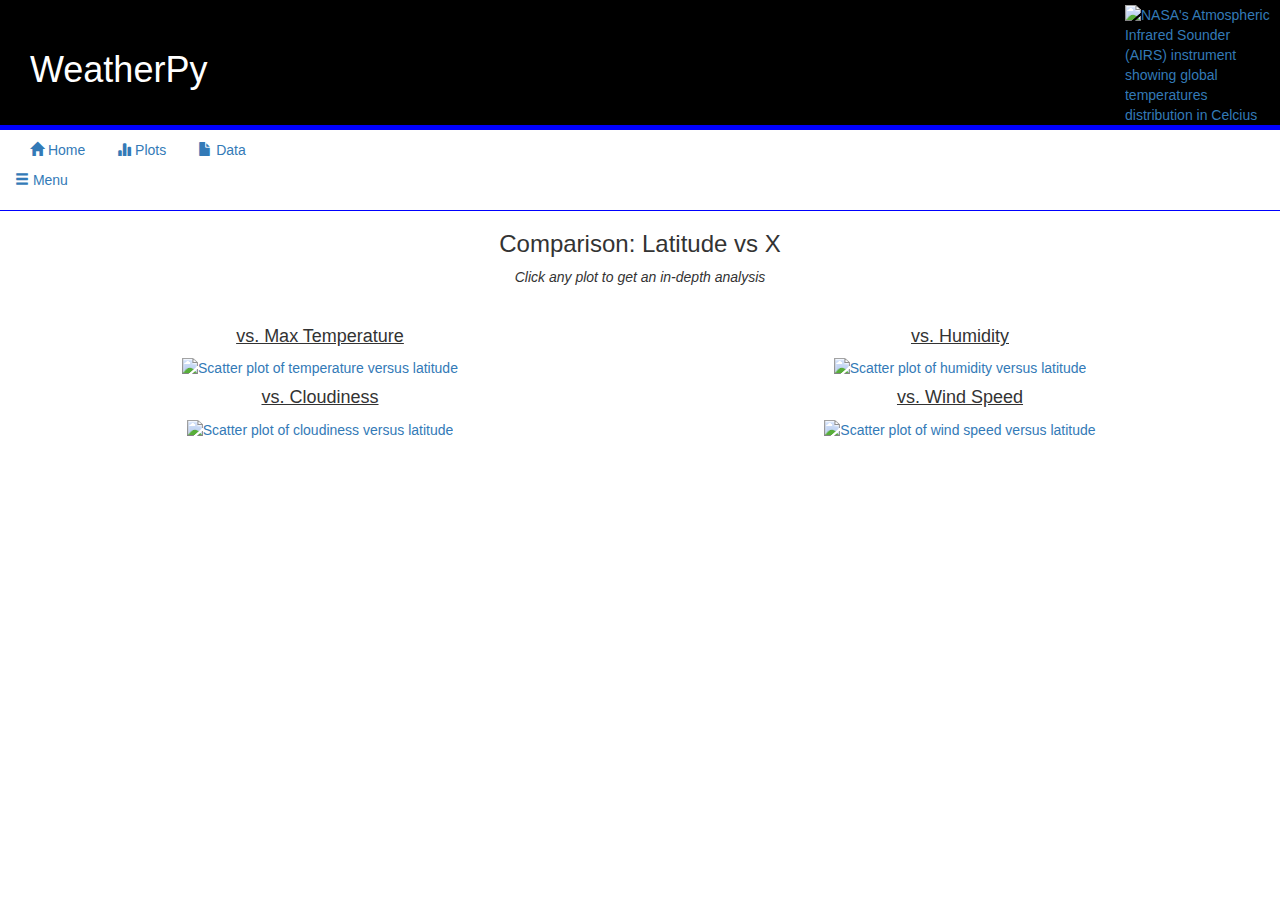
==== comparisons.html @ 0379a511 "Comparison Page" ====
<!doctype html>
<html lang="en">
  <head>
    <!-- Required meta tags -->
    <meta charset="utf-8">
    <meta name="viewport" content="width=device-width, initial-scale=1, shrink-to-fit=no">

    <!-- Bootstrap CSS -->
    <link rel="stylesheet" href="https://stackpath.bootstrapcdn.com/bootstrap/4.5.0/css/bootstrap.min.css" integrity="sha384-9aIt2nRpC12Uk9gS9baDl411NQApFmC26EwAOH8WgZl5MYYxFfc+NcPb1dKGj7Sk" crossorigin="anonymous">

    <!-- Bootstrap 3 Icons -->
    <link rel="stylesheet" href="https://maxcdn.bootstrapcdn.com/bootstrap/3.3.7/css/bootstrap.min.css">

    <!-- CSS stylesheet -->
    <link rel="stylesheet" href="style.css">

    <title>Comparison of all the parameters studied</title>
  </head>

  <body>
    <!-- Header -->
    <div class="row blue_btm_border">
        <div class="col-sm-6 col-lg-8 bg_black">
            <h1>WeatherPy</h1>
        </div>
        <div class="col-sm-6 col-lg-4 bg_black d-none d-sm-block">
            <a href="https://climate.nasa.gov/news/2839/nasas-airs-captures-polar-vortex-moving-in-over-us/" target="_blank">
                <img src="Assets/polar-vortex.gif" alt="NASA's Atmospheric Infrared Sounder (AIRS) instrument showing global temperatures distribution in Celcius" class="pic_header">
            </a>
        </div>
    </div>

    <div class="container-fluid">
        <!-- Navigation bar -->
        <nav class="d-none d-md-block">
            <ul class="nav nav-pills nav-justify pt-3">
                <li class="nav-item"><a class="nav-link figHover" href="index.html">
                    <i class="glyphicon glyphicon-home"></i> Home</a></li>
                <li class="nav-item dropdown">
                    <a class="nav-link dropdown-toggle figHover" data-toggle="dropdown" href="#" role="button" aria-haspopup="true" aria-expanded="false">
                        <i class="glyphicon glyphicon-stats"></i> Plots</a>
                    <div class="dropdown-menu">
                        <a class="dropdown-item figHover" href="visualizations_temperature.html">
                            <i class="glyphicon glyphicon-certificate"></i> Temperature</a>
                        <a class="dropdown-item figHover" href="visualizations_humidity.html">
                            <i class="glyphicon glyphicon-tint"></i> Humidity</a>
                        <a class="dropdown-item figHover" href="visualizations_cloudiness.html">
                            <i class="glyphicon glyphicon-cloud"></i> Cloudiness</a>
                        <a class="dropdown-item figHover" href="visualizations_windspeed.html">
                            <i class="glyphicon glyphicon-random"></i> Wind Speed</a>
                    </div>
                </li>
                <li class="nav-item figHover"><a class="nav-link" href="data.html">
                    <i class="glyphicon glyphicon-file"></i> Data</a></li>
            </ul> 
        </nav>

        <nav class="d-block d-md-none">
            <div class="nav nav-pills nav-justify pt-3">
                <div class="nav-item dropdown">
                    <a class="nav-link dropdown-toggle figHover" data-toggle="dropdown" href="#" role="button" aria-haspopup="true" aria-expanded="false">
                        <i class="glyphicon glyphicon-menu-hamburger"></i> Menu</a>
                    <div class="dropdown-menu dropright">
                        <a class="dropdown-item figHover" href="index.html">
                            <i class="glyphicon glyphicon-home"></i> Home</a>
                        <a class="dropdown-toggle dropdown-item figHover" data-toggle="dropdown" href="#" role="button" aria-haspopup="true" aria-expanded="false">
                            <i class="glyphicon glyphicon-stats"></i> Plots</a>
                            <div class="dropdown-menu">
                                <a class="dropdown-item figHover" href="visualizations_temperature.html">
                                    <i class="glyphicon glyphicon-certificate"></i> Temperature</a>
                                <a class="dropdown-item figHover" href="visualizations_humidity.html">
                                    <i class="glyphicon glyphicon-tint"></i> Humidity</a>
                                <a class="dropdown-item figHover" href="visualizations_cloudiness.html">
                                    <i class="glyphicon glyphicon-cloud"></i> Cloudiness</a>
                                <a class="dropdown-item figHover" href="visualizations_windspeed.html">
                                    <i class="glyphicon glyphicon-random"></i> Wind Speed</a>
                            </div>
                        <a class="dropdown-item figHover" href="data.html">
                            <i class="glyphicon glyphicon-file"></i> Data</a>
                    </div>
                </div> 
            </div>              
        </nav>
    </div>
    <hr>
    <h3 class='center_text pt-3'>Comparison: Latitude vs X</h3>
    <main class="container-fluid">
        <div class='col-12 pt-3'>
            <p class='center_text'><em>Click any plot to get an in-depth analysis</em></p>
        </div>
        <br>
        <div class="row pt-3">
            <div class="col-md-6 center_text">
                <h4>vs. Max Temperature</h4>
                <figure class="center_text">
                    <a href="visualizations_temperature.html">
                        <img src="Assets/Temperature_vs_Latitude.png" alt="Scatter plot of temperature versus latitude" class="large_image figHover">
                    </a>
                </figure>
            </div>
            <div class="col-md-6 center_text">
                <h4>vs. Humidity</h4>
                <figure class="center_text">
                    <a href="visualizations_humidity.html">
                    <img src="Assets/Humidity_vs_Latitude.png" alt="Scatter plot of humidity versus latitude" class="large_image figHover">
                    </a>
                </figure>
            </div>
        </div>
        <div class="row pt-3">
            <div class="col-md-6 center_text">
                <h4>vs. Cloudiness</h4>
                <figure class="center_text">
                    <a href="visualizations_cloudiness.html">
                    <img src="Assets/Cloudiness_vs_Latitude.png" alt="Scatter plot of cloudiness versus latitude" class="large_image figHover">
                    </a>
                </figure>
            </div>
            <div class="col-md-6 center_text">
                <h4>vs. Wind Speed</h4>
                <figure class="center_text">
                    <a href="visualizations_windspeed.html">
                    <img src="Assets/WindSpeed_vs_Latitude.png" alt="Scatter plot of wind speed versus latitude" class="large_image figHover">
                    </a>
                </figure>
            </div>
        </div>
    </main>
 
   
    <!-- Optional JavaScript -->
    <!-- jQuery first, then Popper.js, then Bootstrap JS -->
    <script src="https://code.jquery.com/jquery-3.5.1.slim.min.js" integrity="sha384-DfXdz2htPH0lsSSs5nCTpuj/zy4C+OGpamoFVy38MVBnE+IbbVYUew+OrCXaRkfj" crossorigin="anonymous"></script>
    <script src="https://cdn.jsdelivr.net/npm/popper.js@1.16.0/dist/umd/popper.min.js" integrity="sha384-Q6E9RHvbIyZFJoft+2mJbHaEWldlvI9IOYy5n3zV9zzTtmI3UksdQRVvoxMfooAo" crossorigin="anonymous"></script>
    <script src="https://stackpath.bootstrapcdn.com/bootstrap/4.5.0/js/bootstrap.min.js" integrity="sha384-OgVRvuATP1z7JjHLkuOU7Xw704+h835Lr+6QL9UvYjZE3Ipu6Tp75j7Bh/kR0JKI" crossorigin="anonymous"></script>
  </body>
</html>
---- style.css ----
h1 {
    padding: 25px;
    color: white;
}

h4, h5 {
    text-decoration: underline;
}

.small_image {
    height: 100%;
    width: 100%;
}

.large_image {
    height: 100%;
    width: 100%;
    align-self: center;
}

.pic_header {
    width: 150px;
    float: right;
}

.bg_black {
    background-color: black;
}

.blue_btm_border {
    border-style: solid;
    border-color: black black blue black;
    border-width: 5px;
}

.center_text {
    text-align: center;
}

.vert_center {
    margin: auto;
    width: 50%;
}

/* causes the sidebar to stick */
.sidebar-sticky {
    position: -webkit-sticky;
    position: sticky;
}

/* includes a scrollbar when the viewport is smaller than the length of the sidebar */
.sidebar-sticky {
    top: 0;
    height: calc(100vh - 48px);
    overflow-x: hidden;
    overflow-y: auto;
}

figcaption {
    font-size: 0.7rem;
}

hr{
    height: 1px;
    background-color: blue;
    border: none;
}

.tableFixHead {
    overflow-y: auto;
    height: 425px;
}

.tableFixHead, thead, th {
    position: sticky;
    top: 0;
}

th {
    background:whitesmoke;
}

table  {
    border-collapse: collapse;
    width: 100%;
}

td {
    text-align: center;
}

thead {
    text-align: center;
}

.selected {
    box-shadow: 5px 5px 10px gray;
}

.figHover:hover {
    box-shadow: 5px 5px 10px gray;
}

@media (max-width: 910px) {
    td {
        font-size: small;
    }
    
    thead {
        font-size: small;
    }

    .small_text {
        font-size: small;
    }
}

@media (max-width: 768px) {
    td {
        font-size: x-small;
    }
    
    thead {
        font-size: x-small;
    }
}

@media (max-width: 630px) {
    td {
        font-size: xx-small;
    }
    
    thead {
        font-size: xx-small;
    }
}
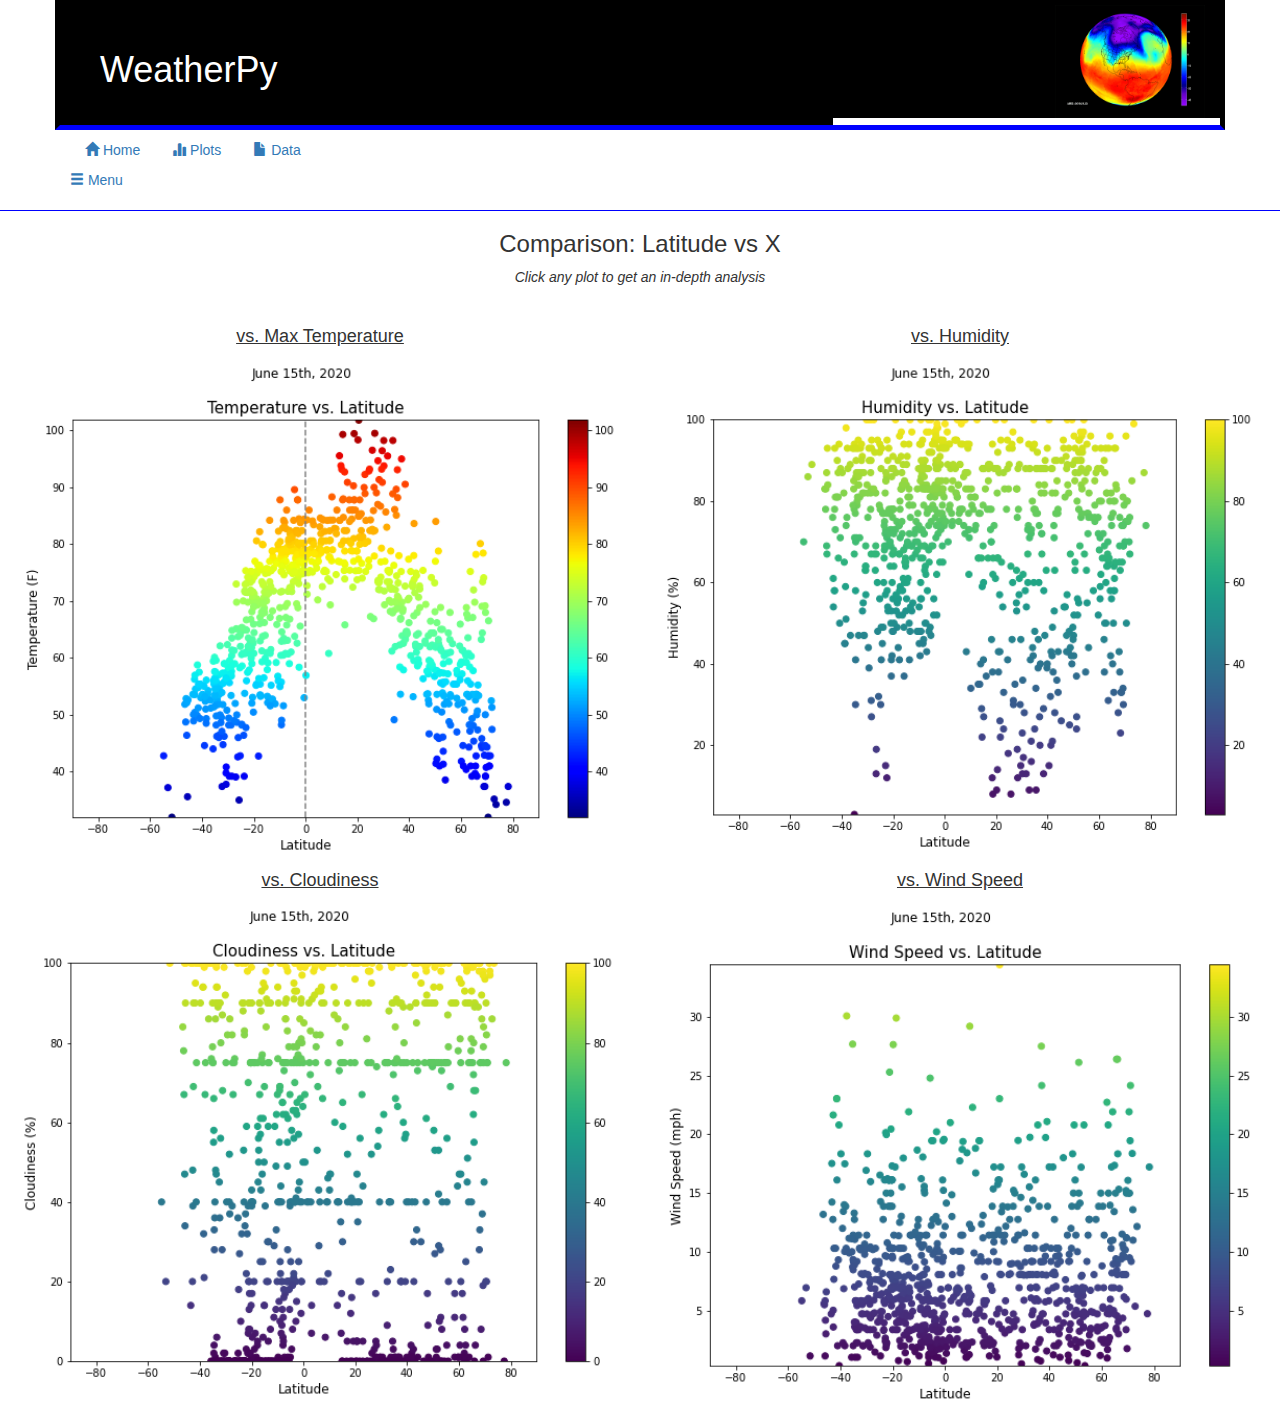
==== commit 9210960e: "Comparison Page" ====
--- a/comparisons.html
+++ b/comparisons.html
@@ -19,18 +19,21 @@
 
   <body>
     <!-- Header -->
-    <div class="row blue_btm_border">
-        <div class="col-sm-6 col-lg-8 bg_black">
-            <h1>WeatherPy</h1>
-        </div>
-        <div class="col-sm-6 col-lg-4 bg_black d-none d-sm-block">
-            <a href="https://climate.nasa.gov/news/2839/nasas-airs-captures-polar-vortex-moving-in-over-us/" target="_blank">
-                <img src="Assets/polar-vortex.gif" alt="NASA's Atmospheric Infrared Sounder (AIRS) instrument showing global temperatures distribution in Celcius" class="pic_header">
-            </a>
+    <div class='container'>
+        <div class="row blue_btm_border">
+            <div class="col-md-8 bg_black">
+                <h1>WeatherPy</h1>
+            </div>
+            <div class="col-md-4 bg_black d-none d-md-block">
+                <a href="https://climate.nasa.gov/news/2839/nasas-airs-captures-polar-vortex-moving-in-over-us/" target="_blank">
+                    <img src="Assets/polar-vortex.gif" alt="NASA's Atmospheric Infrared Sounder (AIRS) instrument showing global temperatures distribution in Celcius" class="pic_header">
+                </a>
+            </div>
         </div>
     </div>
 
-    <div class="container-fluid">
+
+    <div class="container">
         <!-- Navigation bar -->
         <nav class="d-none d-md-block">
             <ul class="nav nav-pills nav-justify pt-3">
@@ -89,8 +92,8 @@
             <p class='center_text'><em>Click any plot to get an in-depth analysis</em></p>
         </div>
         <br>
-        <div class="row pt-3">
-            <div class="col-md-6 center_text">
+        <div class="row">
+            <div class="col-md-6 center_text pt-3">
                 <h4>vs. Max Temperature</h4>
                 <figure class="center_text">
                     <a href="visualizations_temperature.html">
@@ -98,7 +101,7 @@
                     </a>
                 </figure>
             </div>
-            <div class="col-md-6 center_text">
+            <div class="col-md-6 center_text pt-3">
                 <h4>vs. Humidity</h4>
                 <figure class="center_text">
                     <a href="visualizations_humidity.html">
@@ -107,8 +110,8 @@
                 </figure>
             </div>
         </div>
-        <div class="row pt-3">
-            <div class="col-md-6 center_text">
+        <div class="row">
+            <div class="col-md-6 center_text pt-3">
                 <h4>vs. Cloudiness</h4>
                 <figure class="center_text">
                     <a href="visualizations_cloudiness.html">
@@ -116,7 +119,7 @@
                     </a>
                 </figure>
             </div>
-            <div class="col-md-6 center_text">
+            <div class="col-md-6 center_text pt-3">
                 <h4>vs. Wind Speed</h4>
                 <figure class="center_text">
                     <a href="visualizations_windspeed.html">
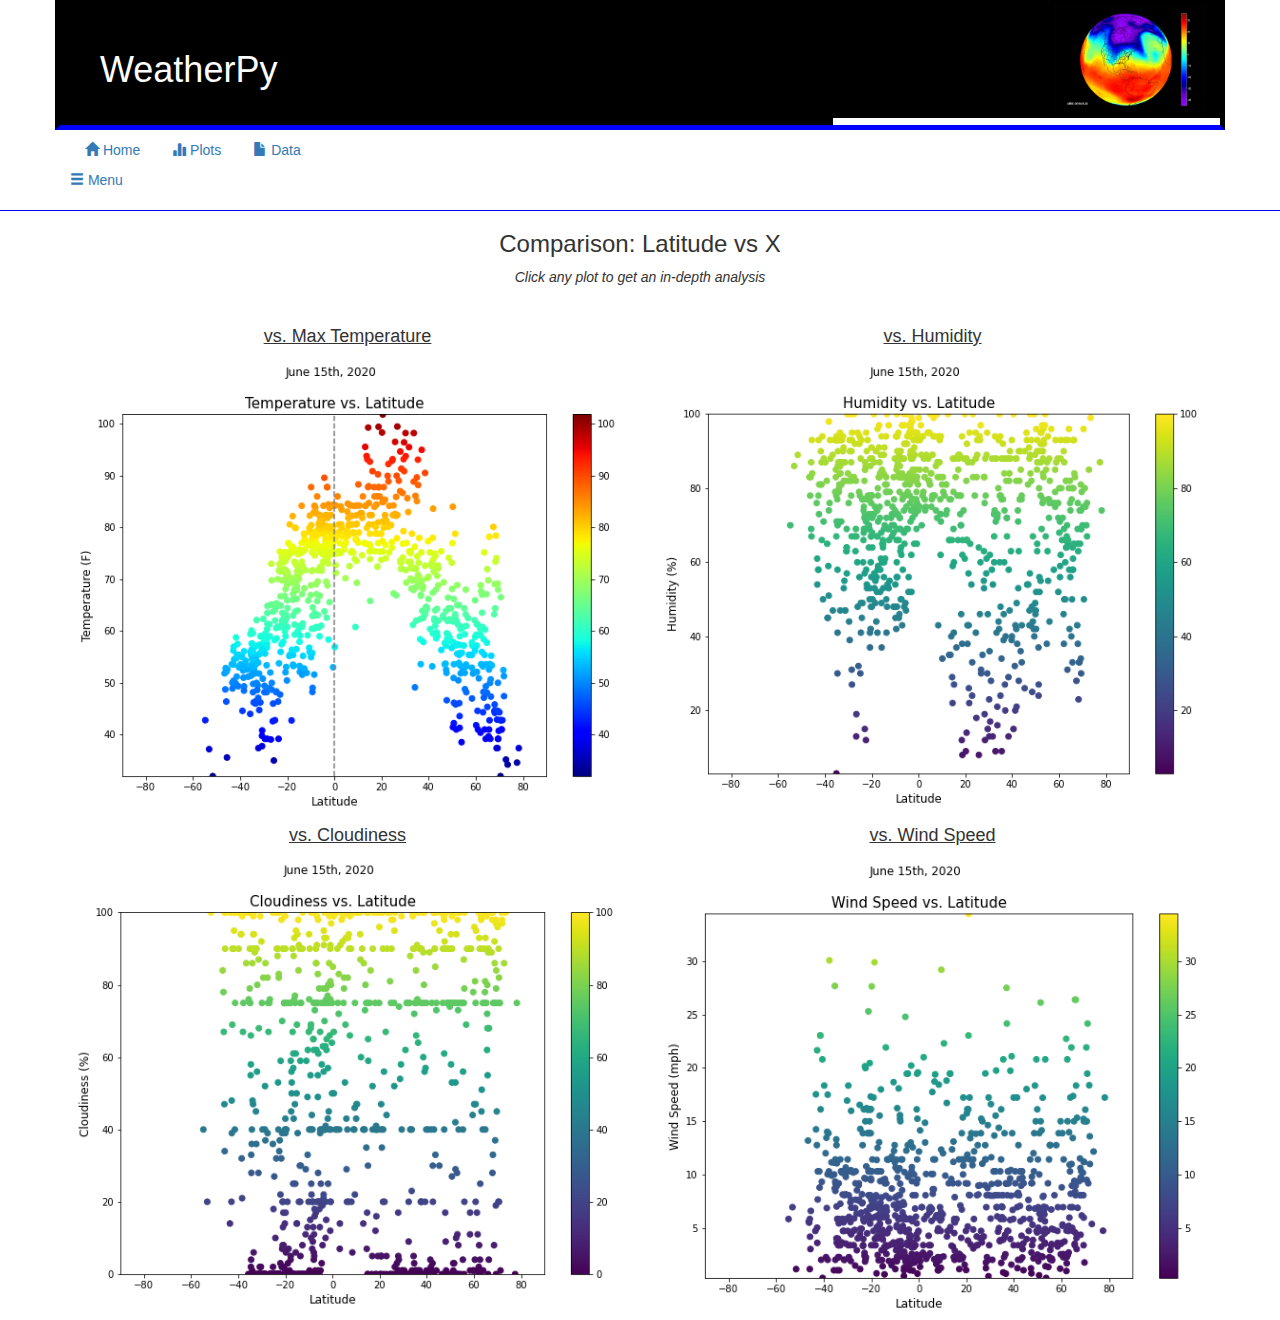
==== commit 0b73d28a: "Comparison Page" ====
--- a/comparisons.html
+++ b/comparisons.html
@@ -87,7 +87,7 @@
     </div>
     <hr>
     <h3 class='center_text pt-3'>Comparison: Latitude vs X</h3>
-    <main class="container-fluid">
+    <main class="container">
         <div class='col-12 pt-3'>
             <p class='center_text'><em>Click any plot to get an in-depth analysis</em></p>
         </div>
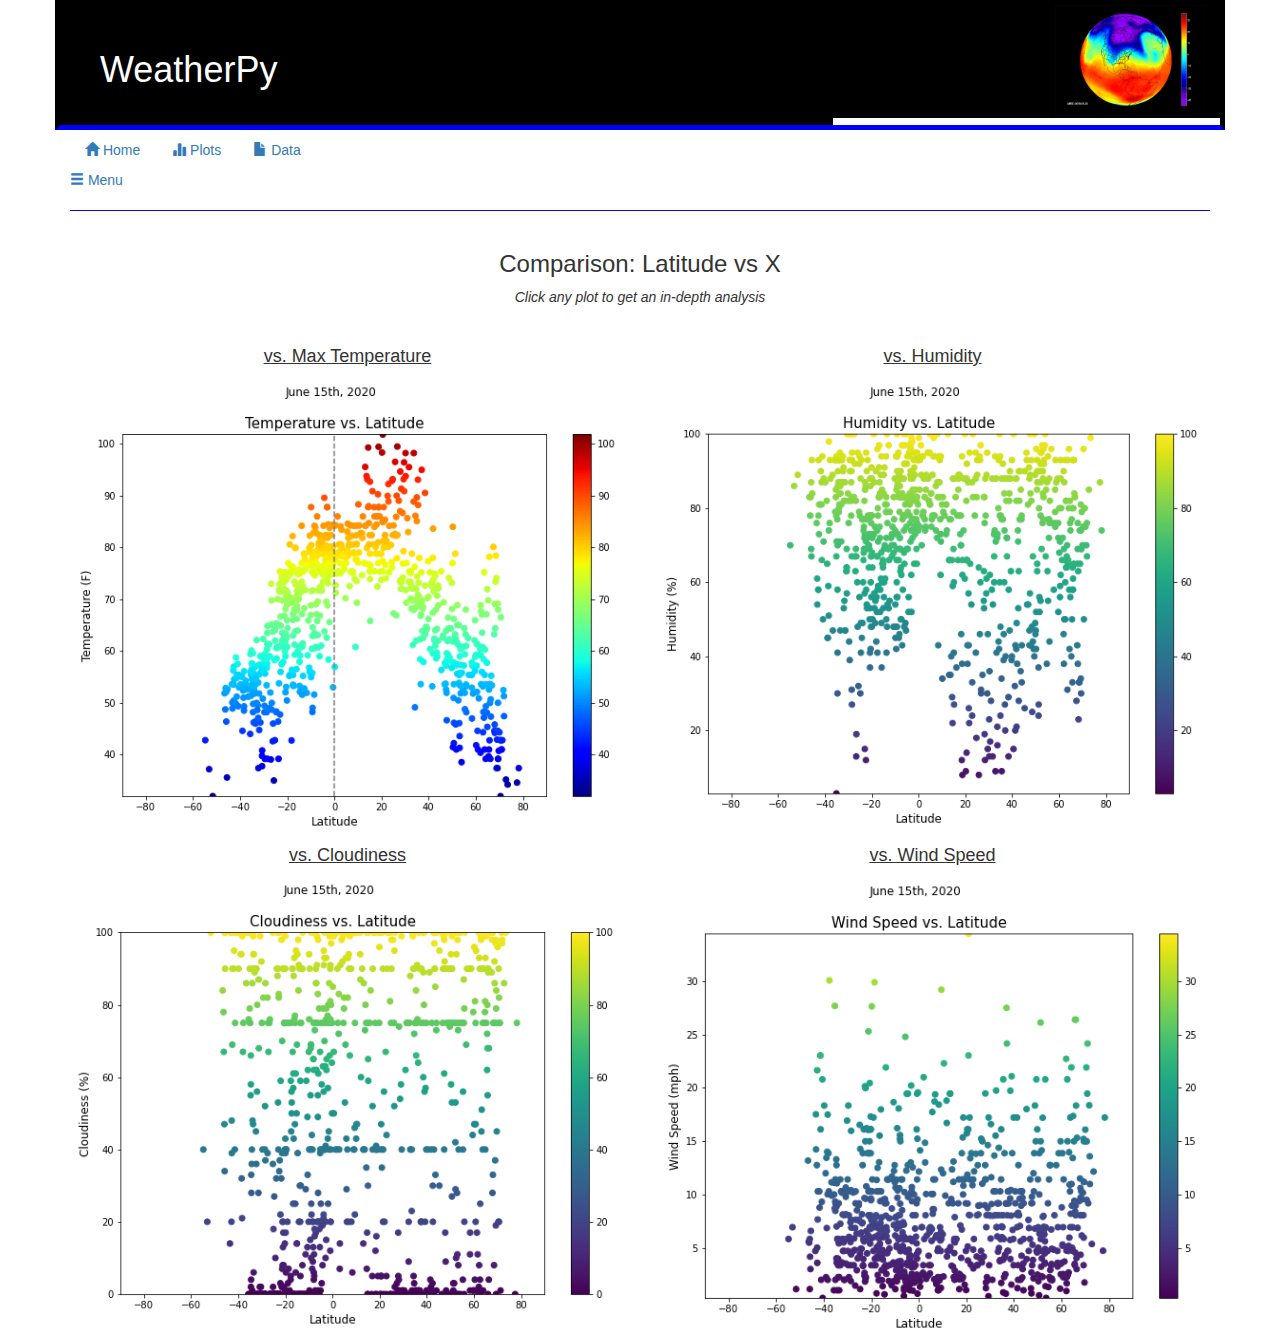
==== commit 1d204113: "Comparison Page" ====
--- a/comparisons.html
+++ b/comparisons.html
@@ -84,8 +84,9 @@
                 </div> 
             </div>              
         </nav>
+        <hr>
     </div>
-    <hr>
+
     <h3 class='center_text pt-3'>Comparison: Latitude vs X</h3>
     <main class="container">
         <div class='col-12 pt-3'>
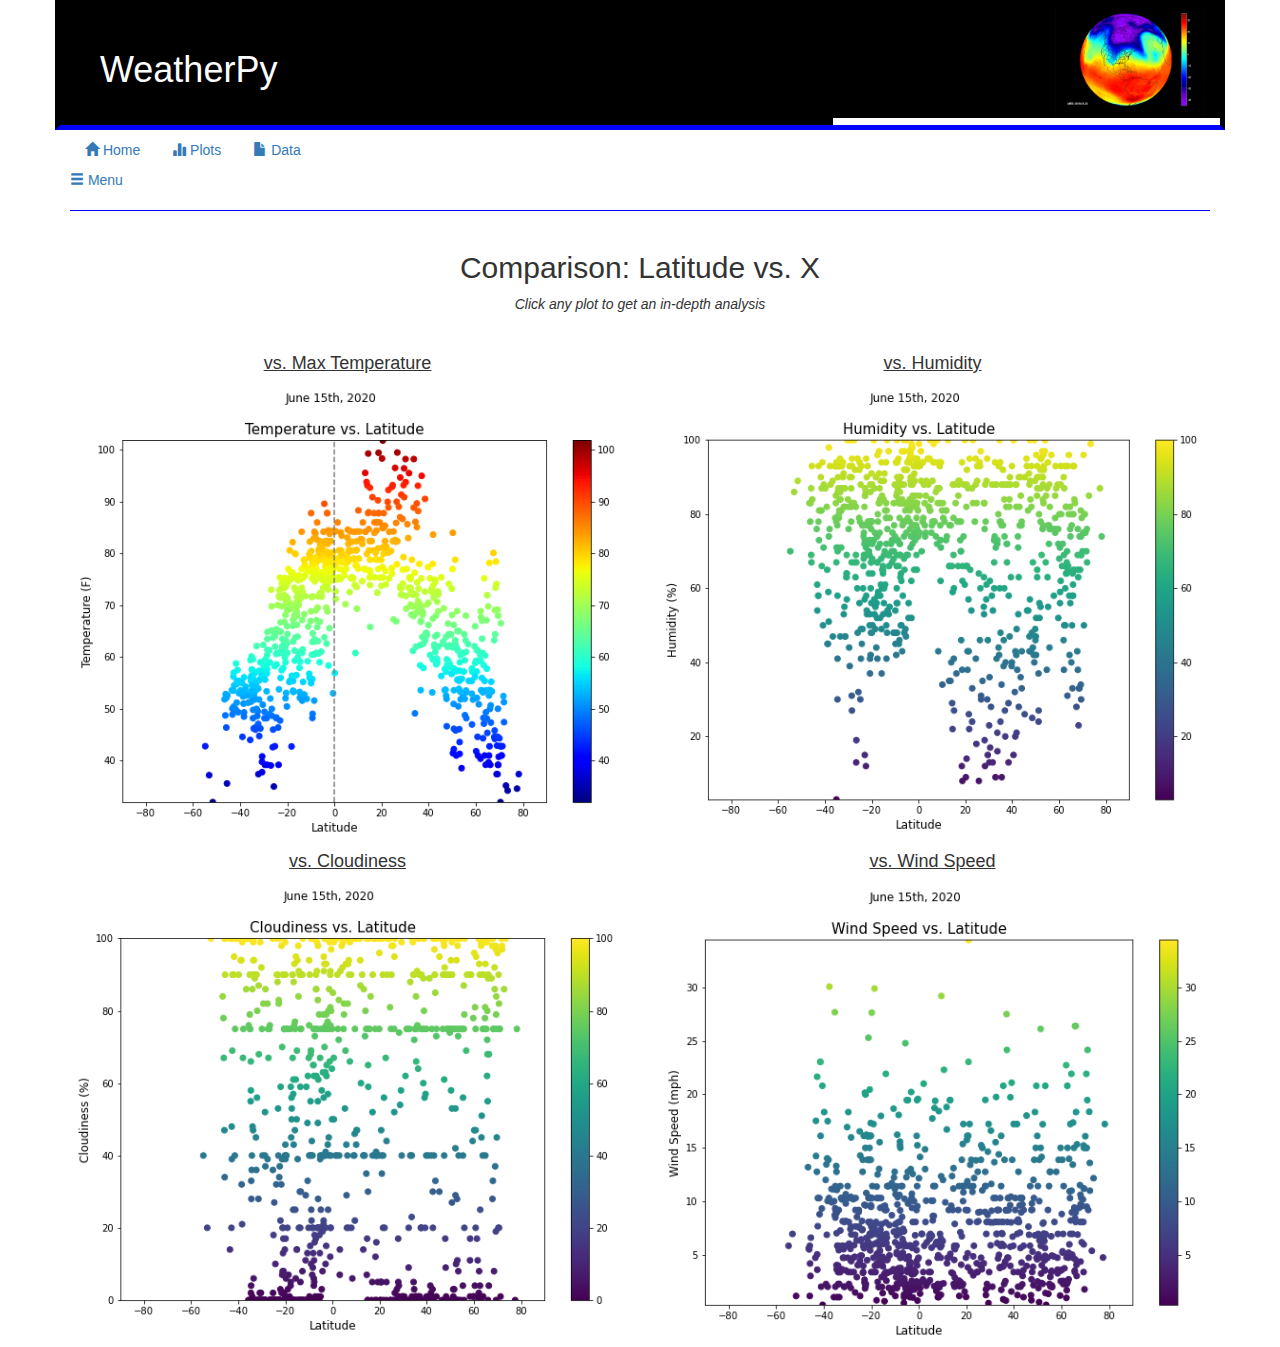
==== commit 6a4f72d0: "Comparison Page" ====
--- a/comparisons.html
+++ b/comparisons.html
@@ -87,14 +87,14 @@
         <hr>
     </div>
 
-    <h3 class='center_text pt-3'>Comparison: Latitude vs X</h3>
+    <h2 class='center_text pt-3'>Comparison: Latitude vs. X</h2>
     <main class="container">
         <div class='col-12 pt-3'>
             <p class='center_text'><em>Click any plot to get an in-depth analysis</em></p>
         </div>
         <br>
         <div class="row">
-            <div class="col-md-6 center_text pt-3">
+            <div class="col-md-6 center_text pt-3 pb-5">
                 <h4>vs. Max Temperature</h4>
                 <figure class="center_text">
                     <a href="visualizations_temperature.html">
@@ -102,7 +102,7 @@
                     </a>
                 </figure>
             </div>
-            <div class="col-md-6 center_text pt-3">
+            <div class="col-md-6 center_text pt-3 pb-5">
                 <h4>vs. Humidity</h4>
                 <figure class="center_text">
                     <a href="visualizations_humidity.html">
@@ -112,7 +112,7 @@
             </div>
         </div>
         <div class="row">
-            <div class="col-md-6 center_text pt-3">
+            <div class="col-md-6 center_text pt-3 pb-5">
                 <h4>vs. Cloudiness</h4>
                 <figure class="center_text">
                     <a href="visualizations_cloudiness.html">
@@ -120,7 +120,7 @@
                     </a>
                 </figure>
             </div>
-            <div class="col-md-6 center_text pt-3">
+            <div class="col-md-6 center_text pt-3 pb-5">
                 <h4>vs. Wind Speed</h4>
                 <figure class="center_text">
                     <a href="visualizations_windspeed.html">
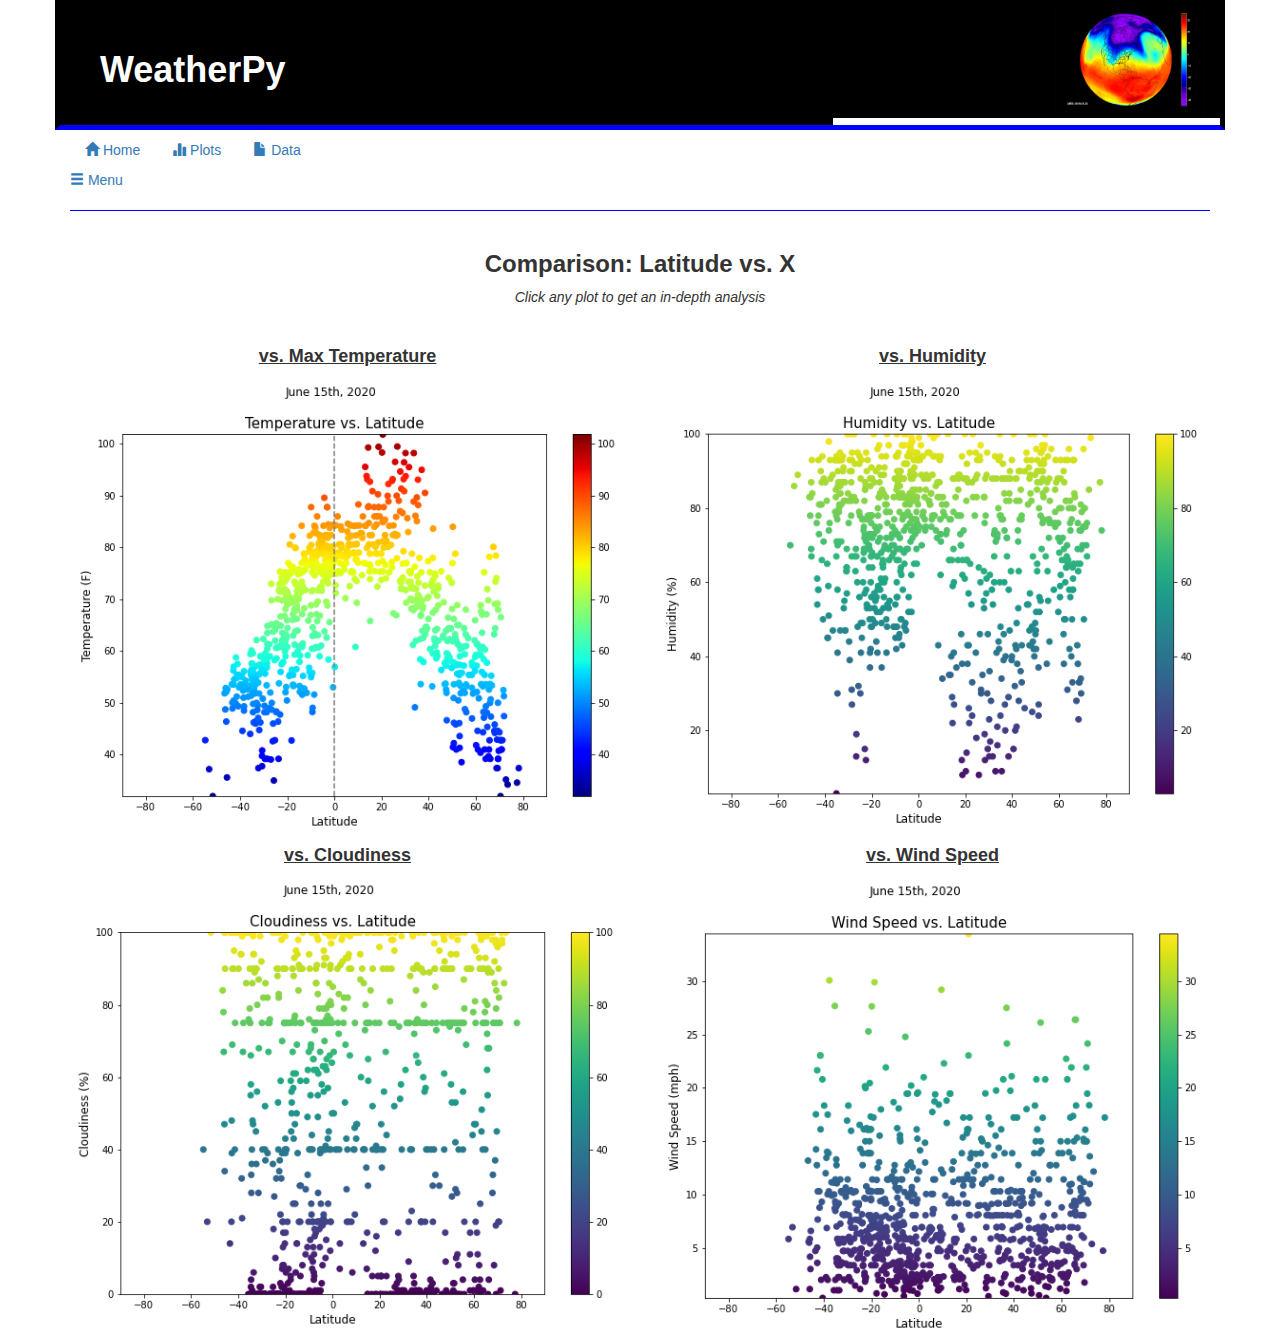
==== commit 34df746c: "Comparison Page" ====
--- a/comparisons.html
+++ b/comparisons.html
@@ -87,7 +87,7 @@
         <hr>
     </div>
 
-    <h2 class='center_text pt-3'>Comparison: Latitude vs. X</h2>
+    <h3 class='center_text pt-3'>Comparison: Latitude vs. X</h3>
     <main class="container">
         <div class='col-12 pt-3'>
             <p class='center_text'><em>Click any plot to get an in-depth analysis</em></p>
--- a/style.css
+++ b/style.css
@@ -1,10 +1,20 @@
+p {
+    text-align: justify;
+}
+
 h1 {
     padding: 25px;
     color: white;
+    font-weight: bold;
+}
+
+h2, h3 {
+    font-weight: bold;
 }
 
 h4, h5 {
     text-decoration: underline;
+    font-weight: bold;
 }
 
 .small_image {
@@ -66,18 +76,9 @@
     border: none;
 }
 
-.tableFixHead {
-    overflow-y: auto;
-    height: 425px;
-}
-
-.tableFixHead, thead, th {
-    position: sticky;
-    top: 0;
-}
-
 th {
     background:whitesmoke;
+    text-align: center;
 }
 
 table  {
@@ -110,11 +111,6 @@
         font-size: small;
     }
 
-    .small_text {
-        font-size: small;
-    }
-}
-
 @media (max-width: 768px) {
     td {
         font-size: x-small;
@@ -132,5 +128,4 @@
     
     thead {
         font-size: xx-small;
-    }
 }